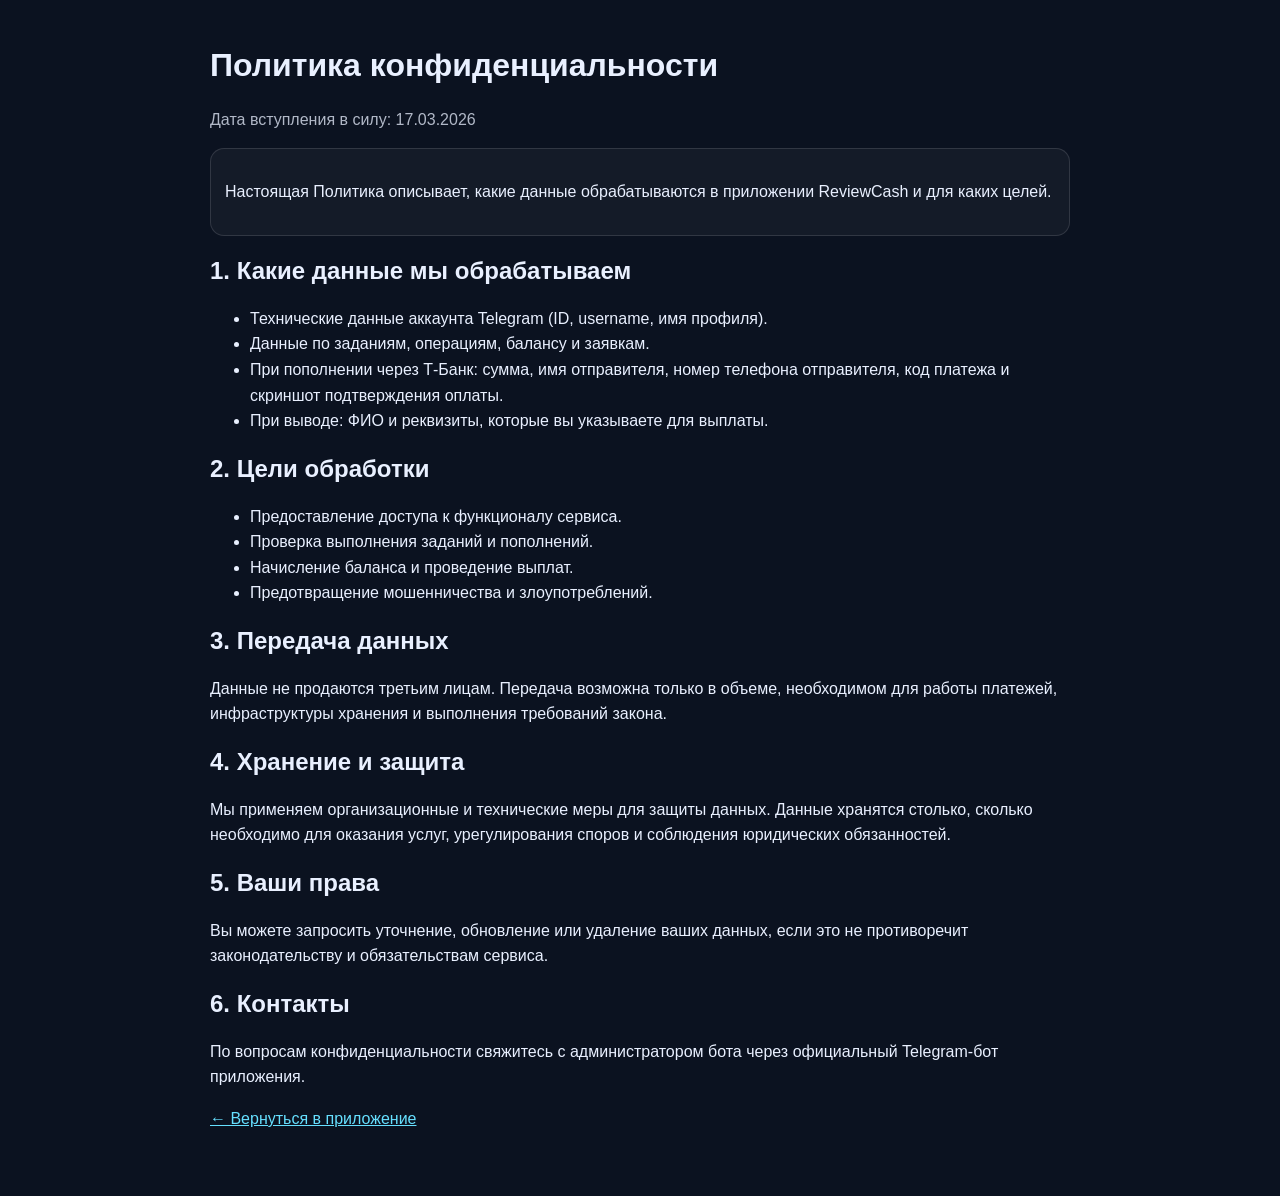
==== public/privacy.html @ 029258ce "Сделать скрин обязательным для T-Bank пополнения" ====
<!doctype html>
<html lang="ru">
<head>
  <meta charset="UTF-8" />
  <meta name="viewport" content="width=device-width, initial-scale=1.0" />
  <title>Политика конфиденциальности — ReviewCash</title>
  <style>
    body { font-family: Inter, Arial, sans-serif; background:#0b1220; color:#e9f0ff; margin:0; }
    .wrap { max-width: 860px; margin: 0 auto; padding: 24px 16px 48px; line-height: 1.6; }
    h1,h2 { line-height:1.25; }
    a { color:#66e0ff; }
    .muted { opacity:.75; }
    .card { background:rgba(255,255,255,.04); border:1px solid rgba(255,255,255,.12); border-radius:14px; padding:14px; }
  </style>
</head>
<body>
  <div class="wrap">
    <h1>Политика конфиденциальности</h1>
    <p class="muted">Дата вступления в силу: 17.03.2026</p>

    <div class="card">
      <p>Настоящая Политика описывает, какие данные обрабатываются в приложении ReviewCash и для каких целей.</p>
    </div>

    <h2>1. Какие данные мы обрабатываем</h2>
    <ul>
      <li>Технические данные аккаунта Telegram (ID, username, имя профиля).</li>
      <li>Данные по заданиям, операциям, балансу и заявкам.</li>
      <li>При пополнении через Т‑Банк: сумма, имя отправителя, номер телефона отправителя, код платежа и скриншот подтверждения оплаты.</li>
      <li>При выводе: ФИО и реквизиты, которые вы указываете для выплаты.</li>
    </ul>

    <h2>2. Цели обработки</h2>
    <ul>
      <li>Предоставление доступа к функционалу сервиса.</li>
      <li>Проверка выполнения заданий и пополнений.</li>
      <li>Начисление баланса и проведение выплат.</li>
      <li>Предотвращение мошенничества и злоупотреблений.</li>
    </ul>

    <h2>3. Передача данных</h2>
    <p>Данные не продаются третьим лицам. Передача возможна только в объеме, необходимом для работы платежей, инфраструктуры хранения и выполнения требований закона.</p>

    <h2>4. Хранение и защита</h2>
    <p>Мы применяем организационные и технические меры для защиты данных. Данные хранятся столько, сколько необходимо для оказания услуг, урегулирования споров и соблюдения юридических обязанностей.</p>

    <h2>5. Ваши права</h2>
    <p>Вы можете запросить уточнение, обновление или удаление ваших данных, если это не противоречит законодательству и обязательствам сервиса.</p>

    <h2>6. Контакты</h2>
    <p>По вопросам конфиденциальности свяжитесь с администратором бота через официальный Telegram-бот приложения.</p>

    <p><a href="/app/">← Вернуться в приложение</a></p>
  </div>
</body>
</html>
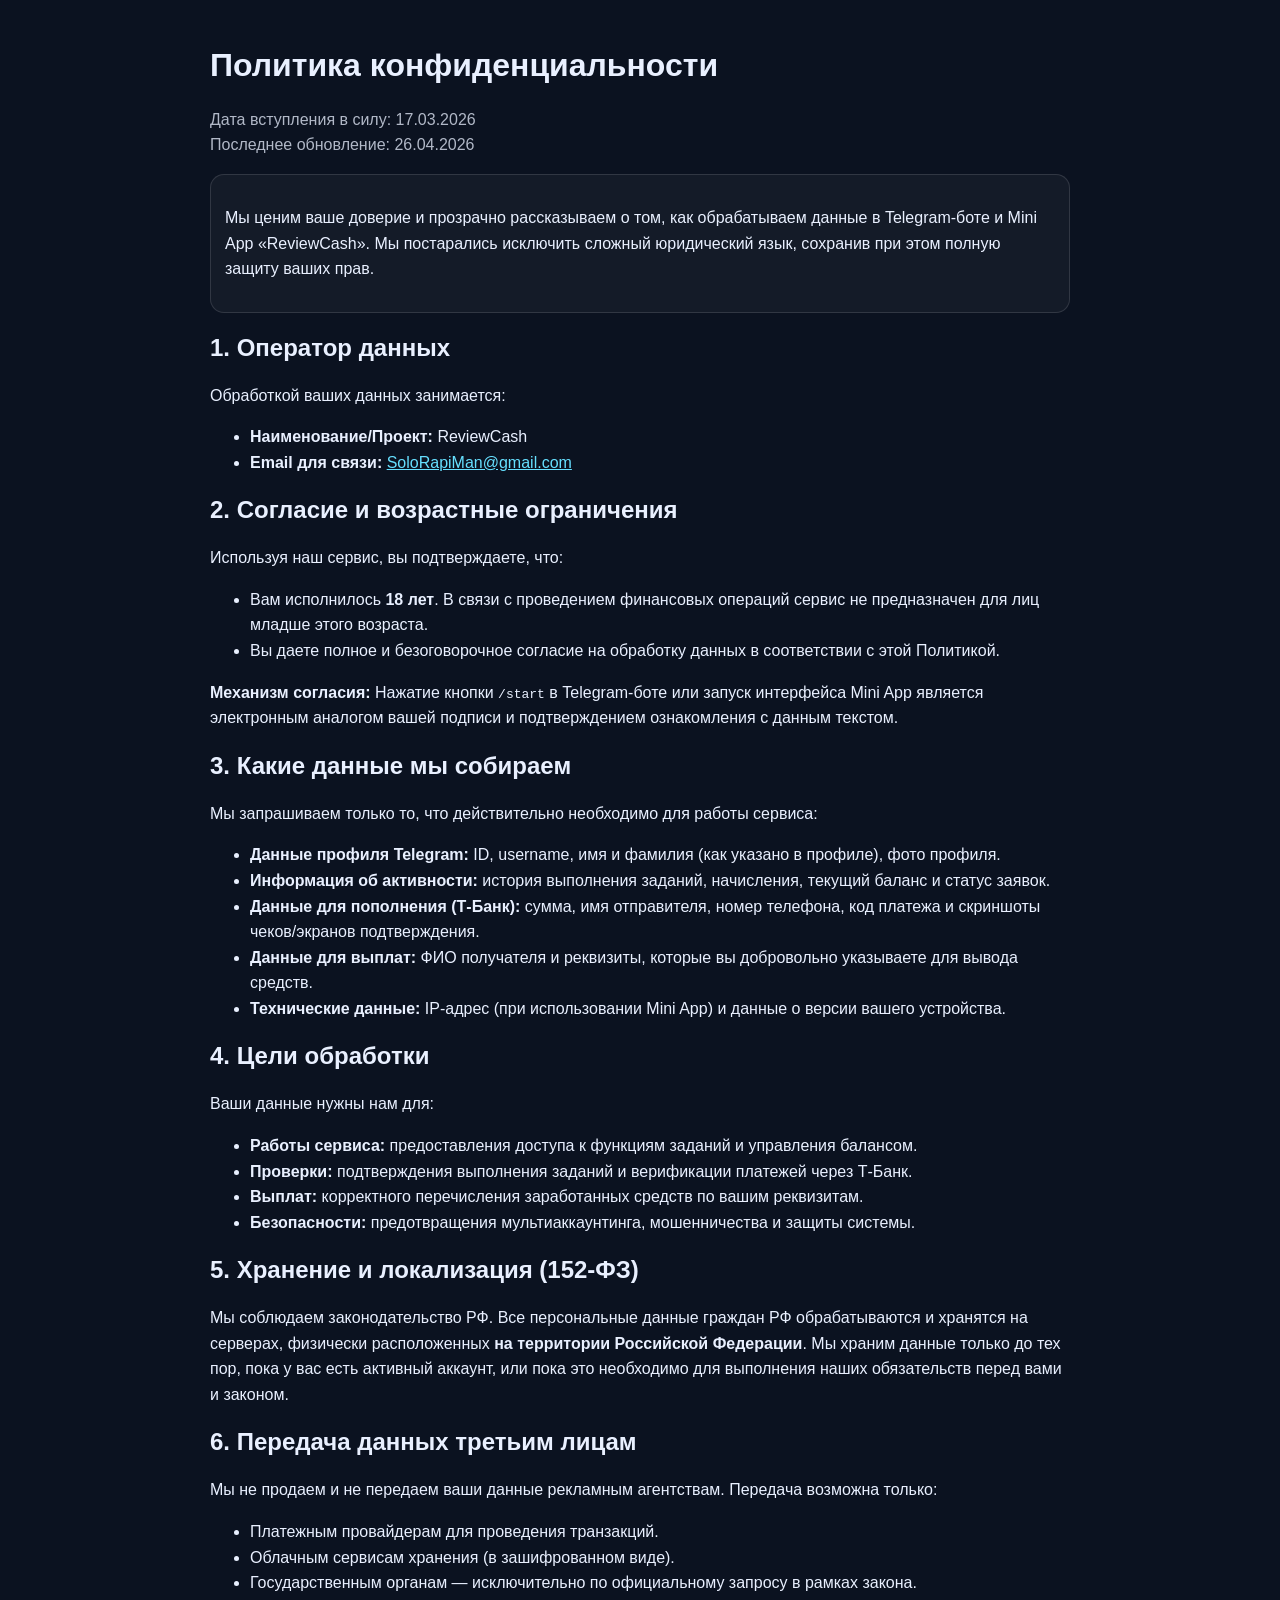
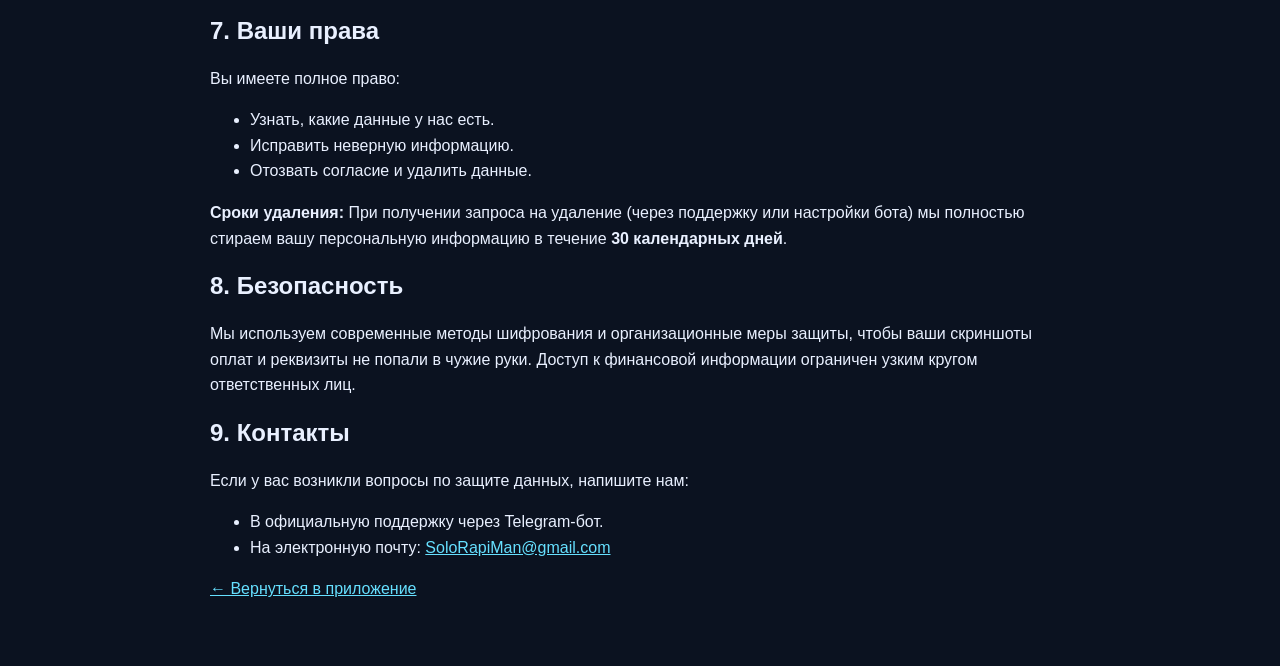
==== commit 164f524e: "feat: add privacy policy page to public assets" ====
--- a/public/privacy.html
+++ b/public/privacy.html
@@ -16,39 +16,75 @@
 <body>
   <div class="wrap">
     <h1>Политика конфиденциальности</h1>
-    <p class="muted">Дата вступления в силу: 17.03.2026</p>
+    <p class="muted">Дата вступления в силу: 17.03.2026<br>Последнее обновление: 26.04.2026</p>
 
     <div class="card">
-      <p>Настоящая Политика описывает, какие данные обрабатываются в приложении ReviewCash и для каких целей.</p>
+      <p>Мы ценим ваше доверие и прозрачно рассказываем о том, как обрабатываем данные в Telegram-боте и Mini App «ReviewCash». Мы постарались исключить сложный юридический язык, сохранив при этом полную защиту ваших прав.</p>
     </div>
 
-    <h2>1. Какие данные мы обрабатываем</h2>
+    <h2>1. Оператор данных</h2>
+    <p>Обработкой ваших данных занимается:</p>
     <ul>
-      <li>Технические данные аккаунта Telegram (ID, username, имя профиля).</li>
-      <li>Данные по заданиям, операциям, балансу и заявкам.</li>
-      <li>При пополнении через Т‑Банк: сумма, имя отправителя, номер телефона отправителя, код платежа и скриншот подтверждения оплаты.</li>
-      <li>При выводе: ФИО и реквизиты, которые вы указываете для выплаты.</li>
+      <li><strong>Наименование/Проект:</strong> ReviewCash</li>
+      <li><strong>Email для связи:</strong> <a href="mailto:SoloRapiMan@gmail.com">SoloRapiMan@gmail.com</a></li>
     </ul>
 
-    <h2>2. Цели обработки</h2>
+    <h2>2. Согласие и возрастные ограничения</h2>
+    <p>Используя наш сервис, вы подтверждаете, что:</p>
     <ul>
-      <li>Предоставление доступа к функционалу сервиса.</li>
-      <li>Проверка выполнения заданий и пополнений.</li>
-      <li>Начисление баланса и проведение выплат.</li>
-      <li>Предотвращение мошенничества и злоупотреблений.</li>
+      <li>Вам исполнилось <strong>18 лет</strong>. В связи с проведением финансовых операций сервис не предназначен для лиц младше этого возраста.</li>
+      <li>Вы даете полное и безоговорочное согласие на обработку данных в соответствии с этой Политикой.</li>
+    </ul>
+    <p><strong>Механизм согласия:</strong> Нажатие кнопки <code>/start</code> в Telegram-боте или запуск интерфейса Mini App является электронным аналогом вашей подписи и подтверждением ознакомления с данным текстом.</p>
+
+    <h2>3. Какие данные мы собираем</h2>
+    <p>Мы запрашиваем только то, что действительно необходимо для работы сервиса:</p>
+    <ul>
+      <li><strong>Данные профиля Telegram:</strong> ID, username, имя и фамилия (как указано в профиле), фото профиля.</li>
+      <li><strong>Информация об активности:</strong> история выполнения заданий, начисления, текущий баланс и статус заявок.</li>
+      <li><strong>Данные для пополнения (Т-Банк):</strong> сумма, имя отправителя, номер телефона, код платежа и скриншоты чеков/экранов подтверждения.</li>
+      <li><strong>Данные для выплат:</strong> ФИО получателя и реквизиты, которые вы добровольно указываете для вывода средств.</li>
+      <li><strong>Технические данные:</strong> IP-адрес (при использовании Mini App) и данные о версии вашего устройства.</li>
     </ul>
 
-    <h2>3. Передача данных</h2>
-    <p>Данные не продаются третьим лицам. Передача возможна только в объеме, необходимом для работы платежей, инфраструктуры хранения и выполнения требований закона.</p>
+    <h2>4. Цели обработки</h2>
+    <p>Ваши данные нужны нам для:</p>
+    <ul>
+      <li><strong>Работы сервиса:</strong> предоставления доступа к функциям заданий и управления балансом.</li>
+      <li><strong>Проверки:</strong> подтверждения выполнения заданий и верификации платежей через Т-Банк.</li>
+      <li><strong>Выплат:</strong> корректного перечисления заработанных средств по вашим реквизитам.</li>
+      <li><strong>Безопасности:</strong> предотвращения мультиаккаунтинга, мошенничества и защиты системы.</li>
+    </ul>
 
-    <h2>4. Хранение и защита</h2>
-    <p>Мы применяем организационные и технические меры для защиты данных. Данные хранятся столько, сколько необходимо для оказания услуг, урегулирования споров и соблюдения юридических обязанностей.</p>
+    <h2>5. Хранение и локализация (152-ФЗ)</h2>
+    <p>Мы соблюдаем законодательство РФ. Все персональные данные граждан РФ обрабатываются и хранятся на серверах, физически расположенных <strong>на территории Российской Федерации</strong>. Мы храним данные только до тех пор, пока у вас есть активный аккаунт, или пока это необходимо для выполнения наших обязательств перед вами и законом.</p>
 
-    <h2>5. Ваши права</h2>
-    <p>Вы можете запросить уточнение, обновление или удаление ваших данных, если это не противоречит законодательству и обязательствам сервиса.</p>
+    <h2>6. Передача данных третьим лицам</h2>
+    <p>Мы не продаем и не передаем ваши данные рекламным агентствам. Передача возможна только:</p>
+    <ul>
+      <li>Платежным провайдерам для проведения транзакций.</li>
+      <li>Облачным сервисам хранения (в зашифрованном виде).</li>
+      <li>Государственным органам — исключительно по официальному запросу в рамках закона.</li>
+    </ul>
 
-    <h2>6. Контакты</h2>
-    <p>По вопросам конфиденциальности свяжитесь с администратором бота через официальный Telegram-бот приложения.</p>
+    <h2>7. Ваши права</h2>
+    <p>Вы имеете полное право:</p>
+    <ul>
+      <li>Узнать, какие данные у нас есть.</li>
+      <li>Исправить неверную информацию.</li>
+      <li>Отозвать согласие и удалить данные.</li>
+    </ul>
+    <p><strong>Сроки удаления:</strong> При получении запроса на удаление (через поддержку или настройки бота) мы полностью стираем вашу персональную информацию в течение <strong>30 календарных дней</strong>.</p>
+
+    <h2>8. Безопасность</h2>
+    <p>Мы используем современные методы шифрования и организационные меры защиты, чтобы ваши скриншоты оплат и реквизиты не попали в чужие руки. Доступ к финансовой информации ограничен узким кругом ответственных лиц.</p>
+
+    <h2>9. Контакты</h2>
+    <p>Если у вас возникли вопросы по защите данных, напишите нам:</p>
+    <ul>
+      <li>В официальную поддержку через Telegram-бот.</li>
+      <li>На электронную почту: <a href="mailto:SoloRapiMan@gmail.com">SoloRapiMan@gmail.com</a></li>
+    </ul>
 
     <p><a href="/app/">← Вернуться в приложение</a></p>
   </div>
